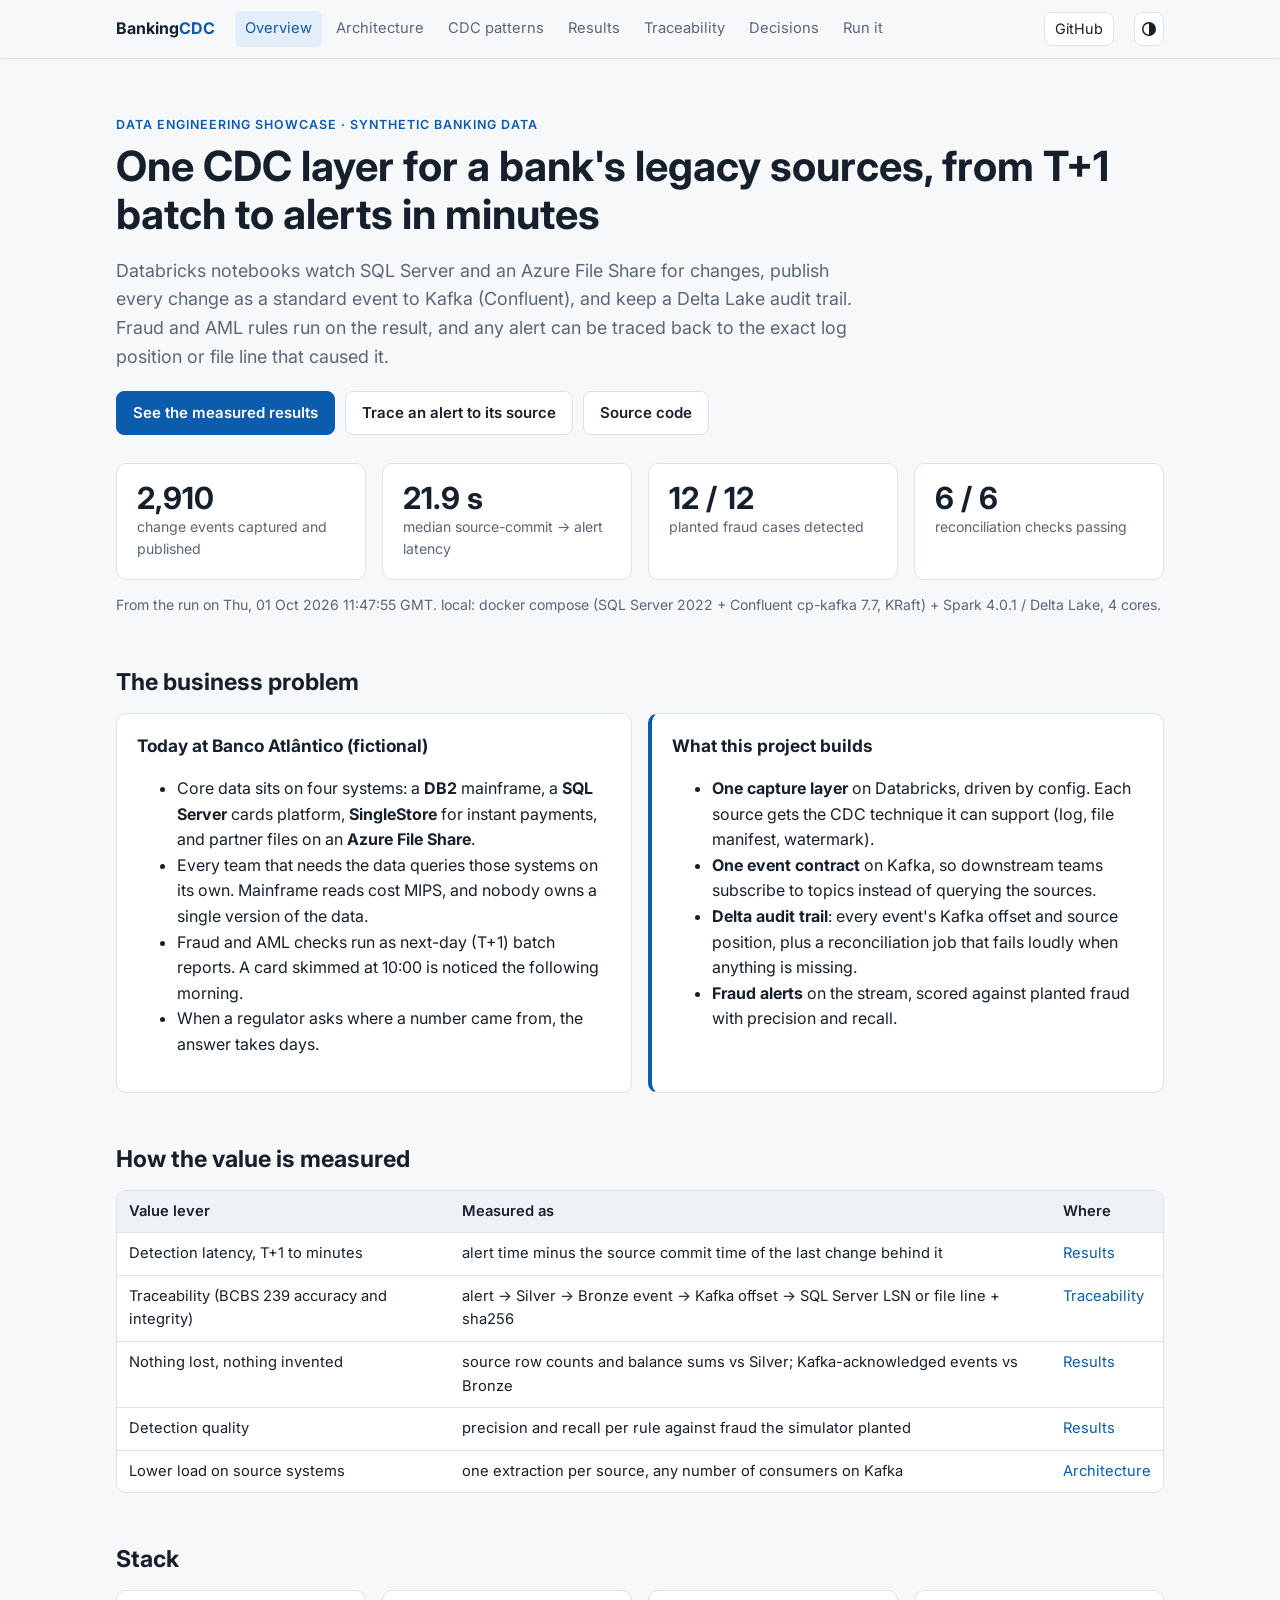
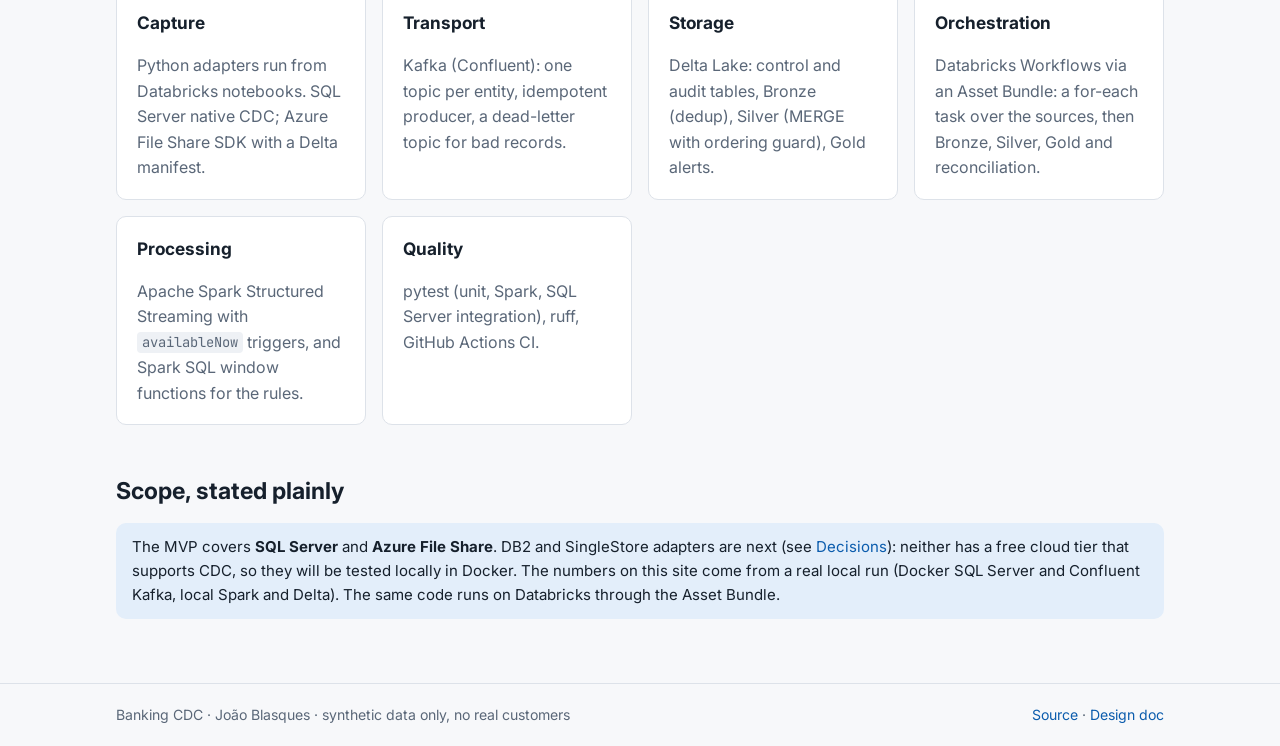
==== site/index.html @ 2c1e80fa "feat: Spark/Delta pipeline, Databricks job, measured run and website - Capture → Kafka (idempotent p" ====
<!doctype html>
<html lang="en">
<head>
  <meta charset="utf-8">
  <meta name="viewport" content="width=device-width, initial-scale=1">
  <title>Banking CDC</title>
  <meta name="description" content="Change data capture on Databricks: heterogeneous banking sources into Kafka (Confluent) and Delta Lake, with traceable near-real-time fraud alerts.">
  <link rel="preconnect" href="https://fonts.googleapis.com">
  <link href="https://fonts.googleapis.com/css2?family=Inter:wght@400;600;700&family=JetBrains+Mono&display=swap" rel="stylesheet">
  <link rel="stylesheet" href="assets/style.css">
</head>
<body data-page="overview">
<main>
  <section class="hero">
    <div class="eyebrow">Data engineering showcase · synthetic banking data</div>
    <h1>One CDC layer for a bank's legacy sources, from T+1 batch to alerts in minutes</h1>
    <p class="lead">
      Databricks notebooks watch SQL Server and an Azure File Share for changes, publish every
      change as a standard event to Kafka (Confluent), and keep a Delta Lake audit trail. Fraud
      and AML rules run on the result, and any alert can be traced back to the exact log
      position or file line that caused it.
    </p>
    <div class="cta-row">
      <a class="btn primary" href="results.html">See the measured results</a>
      <a class="btn" href="lineage.html">Trace an alert to its source</a>
      <a class="btn" href="https://github.com/joaoblasques/Banking_cdc">Source code</a>
    </div>
  </section>

  <section class="grid grid-4" id="headline" aria-live="polite">
    <div class="card stat"><div class="value">–</div><div class="label">Loading run results…</div></div>
  </section>
  <p class="small muted" id="headline-note"></p>

  <h2>The business problem</h2>
  <div class="grid grid-2">
    <div class="card">
      <h3>Today at Banco Atlântico (fictional)</h3>
      <ul>
        <li>Core data sits on four systems: a <b>DB2</b> mainframe, a <b>SQL Server</b> cards
          platform, <b>SingleStore</b> for instant payments, and partner files on an
          <b>Azure File Share</b>.</li>
        <li>Every team that needs the data queries those systems on its own. Mainframe reads
          cost MIPS, and nobody owns a single version of the data.</li>
        <li>Fraud and AML checks run as next-day (T+1) batch reports. A card skimmed at 10:00
          is noticed the following morning.</li>
        <li>When a regulator asks where a number came from, the answer takes days.</li>
      </ul>
    </div>
    <div class="card accent">
      <h3>What this project builds</h3>
      <ul>
        <li><b>One capture layer</b> on Databricks, driven by config. Each source gets the CDC
          technique it can support (log, file manifest, watermark).</li>
        <li><b>One event contract</b> on Kafka, so downstream teams subscribe to topics instead
          of querying the sources.</li>
        <li><b>Delta audit trail</b>: every event's Kafka offset and source position, plus a
          reconciliation job that fails loudly when anything is missing.</li>
        <li><b>Fraud alerts</b> on the stream, scored against planted fraud with
          precision and recall.</li>
      </ul>
    </div>
  </div>

  <h2>How the value is measured</h2>
  <div class="table-wrap">
    <table>
      <thead><tr><th>Value lever</th><th>Measured as</th><th>Where</th></tr></thead>
      <tbody>
        <tr><td>Detection latency, T+1 to minutes</td><td>alert time minus the source commit time of the last change behind it</td><td><a href="results.html#latency">Results</a></td></tr>
        <tr><td>Traceability (BCBS 239 accuracy and integrity)</td><td>alert → Silver → Bronze event → Kafka offset → SQL Server LSN or file line + sha256</td><td><a href="lineage.html">Traceability</a></td></tr>
        <tr><td>Nothing lost, nothing invented</td><td>source row counts and balance sums vs Silver; Kafka-acknowledged events vs Bronze</td><td><a href="results.html#reconciliation">Results</a></td></tr>
        <tr><td>Detection quality</td><td>precision and recall per rule against fraud the simulator planted</td><td><a href="results.html#detection">Results</a></td></tr>
        <tr><td>Lower load on source systems</td><td>one extraction per source, any number of consumers on Kafka</td><td><a href="architecture.html">Architecture</a></td></tr>
      </tbody>
    </table>
  </div>

  <h2>Stack</h2>
  <div class="grid grid-3">
    <div class="card"><h3>Capture</h3><p class="muted">Python adapters run from Databricks notebooks. SQL Server native CDC; Azure File Share SDK with a Delta manifest.</p></div>
    <div class="card"><h3>Transport</h3><p class="muted">Kafka (Confluent): one topic per entity, idempotent producer, a dead-letter topic for bad records.</p></div>
    <div class="card"><h3>Storage</h3><p class="muted">Delta Lake: control and audit tables, Bronze (dedup), Silver (MERGE with ordering guard), Gold alerts.</p></div>
    <div class="card"><h3>Orchestration</h3><p class="muted">Databricks Workflows via an Asset Bundle: a for-each task over the sources, then Bronze, Silver, Gold and reconciliation.</p></div>
    <div class="card"><h3>Processing</h3><p class="muted">Apache Spark Structured Streaming with <code>availableNow</code> triggers, and Spark SQL window functions for the rules.</p></div>
    <div class="card"><h3>Quality</h3><p class="muted">pytest (unit, Spark, SQL Server integration), ruff, GitHub Actions CI.</p></div>
  </div>

  <h2>Scope, stated plainly</h2>
  <div class="notice">
    The MVP covers <b>SQL Server</b> and <b>Azure File Share</b>. DB2 and SingleStore adapters
    are next (see <a href="decisions.html">Decisions</a>): neither has a free cloud tier that
    supports CDC, so they will be tested locally in Docker. The numbers on this site come
    from a real local run (Docker SQL Server and Confluent Kafka, local Spark and Delta). The
    same code runs on Databricks through the Asset Bundle.
  </div>
</main>
<script src="assets/app.js"></script>
<script>
  loadMetrics().then((m) => {
    const d = Object.values(m.detection);
    const planted = d.reduce((a, r) => a + r.planted, 0);
    const caught = d.reduce((a, r) => a + r.caught, 0);
    const recon = m.rounds.at(-1).reconciliation;
    const passed = recon.filter((c) => c.status === "PASS").length;
    const tiles = [
      [fmt.int(m.table_counts.cdc_event_audit), "change events captured and published"],
      [fmt.secs(m.latency_seconds.p50), "median source-commit → alert latency"],
      [`${caught} / ${planted}`, "planted fraud cases detected"],
      [`${passed} / ${recon.length}`, "reconciliation checks passing"],
    ];
    document.getElementById("headline").innerHTML = tiles.map(([v, l]) =>
      `<div class="card stat"><div class="value">${v}</div><div class="label">${l}</div></div>`).join("");
    document.getElementById("headline-note").textContent =
      `From the run on ${new Date(m.generated_at).toUTCString()}. ${m.environment}.`;
  }).catch((e) => {
    document.getElementById("headline").innerHTML =
      `<div class="card"><p class="empty">Run results not available (${fmt.esc(e.message)}).</p></div>`;
  });
</script>
</body>
</html>
---- site/assets/style.css ----
:root {
  --bg: #f7f8fa;
  --surface: #ffffff;
  --surface-2: #eef1f5;
  --text: #16202c;
  --muted: #5a6778;
  --border: #dde2e9;
  --accent: #0b5cad;
  --accent-soft: #e3eefa;
  --ok: #1d7a46;
  --ok-soft: #e2f3e9;
  --bad: #b3261e;
  --bad-soft: #fbe7e5;
  --warn: #8a5a00;
  --s1: #0b5cad;
  --s2: #c2410c;
  --s3: #0f766e;
  --s4: #7c3aed;
  --mono: "JetBrains Mono", ui-monospace, SFMono-Regular, Menlo, monospace;
  --sans: "Inter", system-ui, -apple-system, "Segoe UI", sans-serif;
  --radius: 10px;
  color-scheme: light;
}

@media (prefers-color-scheme: dark) {
  :root:not([data-theme="light"]) {
    --bg: #0e141b;
    --surface: #151d27;
    --surface-2: #1c2633;
    --text: #e6ebf1;
    --muted: #9aa7b8;
    --border: #2a3646;
    --accent: #6cb0f5;
    --accent-soft: #16304b;
    --ok: #5fcf8f;
    --ok-soft: #133524;
    --bad: #f28b82;
    --bad-soft: #3d1a18;
    --warn: #f0b955;
    --s1: #6cb0f5;
    --s2: #f59e6b;
    --s3: #4fd1c5;
    --s4: #b794f6;
    color-scheme: dark;
  }
}

:root[data-theme="dark"] {
  --bg: #0e141b;
  --surface: #151d27;
  --surface-2: #1c2633;
  --text: #e6ebf1;
  --muted: #9aa7b8;
  --border: #2a3646;
  --accent: #6cb0f5;
  --accent-soft: #16304b;
  --ok: #5fcf8f;
  --ok-soft: #133524;
  --bad: #f28b82;
  --bad-soft: #3d1a18;
  --warn: #f0b955;
  --s1: #6cb0f5;
  --s2: #f59e6b;
  --s3: #4fd1c5;
  --s4: #b794f6;
  color-scheme: dark;
}

* { box-sizing: border-box; }
html { scroll-behavior: smooth; }
body {
  margin: 0;
  background: var(--bg);
  color: var(--text);
  font: 16px/1.6 var(--sans);
  -webkit-font-smoothing: antialiased;
}
a { color: var(--accent); text-decoration: none; }
a:hover { text-decoration: underline; }
code, pre { font-family: var(--mono); font-size: 0.86em; }
code { background: var(--surface-2); padding: 0.1em 0.35em; border-radius: 4px; }
pre {
  background: var(--surface-2);
  border: 1px solid var(--border);
  border-radius: var(--radius);
  padding: 14px 16px;
  overflow-x: auto;
  line-height: 1.5;
}
pre code { background: none; padding: 0; }

/* ---- header / nav ---- */
.site-header {
  position: sticky;
  top: 0;
  z-index: 10;
  background: color-mix(in srgb, var(--bg) 88%, transparent);
  backdrop-filter: blur(8px);
  border-bottom: 1px solid var(--border);
}
.nav {
  max-width: 1080px;
  margin: 0 auto;
  padding: 0 16px;
  display: flex;
  align-items: center;
  gap: 20px;
  height: 58px;
}
.brand { font-weight: 700; color: var(--text); white-space: nowrap; }
.brand span { color: var(--accent); }
.nav-links { display: flex; gap: 4px; flex: 1; overflow-x: auto; scrollbar-width: none; }
.nav-links a {
  color: var(--muted);
  padding: 6px 10px;
  border-radius: 6px;
  font-size: 0.92rem;
  white-space: nowrap;
}
.nav-links a:hover { color: var(--text); background: var(--surface-2); text-decoration: none; }
.nav-links a[aria-current="page"] { color: var(--accent); background: var(--accent-soft); }
.icon-btn {
  border: 1px solid var(--border);
  background: var(--surface);
  color: var(--text);
  border-radius: 8px;
  height: 34px;
  min-width: 34px;
  cursor: pointer;
  font-size: 0.9rem;
}
.icon-btn:hover { background: var(--surface-2); }

/* ---- layout ---- */
main { max-width: 1080px; margin: 0 auto; padding: 32px 16px 64px; }
.hero { padding: 24px 0 8px; }
.eyebrow {
  text-transform: uppercase;
  letter-spacing: 0.08em;
  font-size: 0.78rem;
  color: var(--accent);
  font-weight: 600;
}
h1 { font-size: clamp(1.8rem, 4vw, 2.6rem); line-height: 1.15; margin: 8px 0 12px; }
h2 { font-size: 1.45rem; margin: 48px 0 12px; }
h3 { font-size: 1.08rem; margin: 0 0 6px; }
.lead { font-size: 1.12rem; color: var(--muted); max-width: 760px; }
.muted { color: var(--muted); }
.small { font-size: 0.88rem; }

.grid { display: grid; gap: 16px; }
.grid-2 { grid-template-columns: repeat(auto-fit, minmax(300px, 1fr)); }
.grid-3 { grid-template-columns: repeat(auto-fit, minmax(240px, 1fr)); }
.grid-4 { grid-template-columns: repeat(auto-fit, minmax(180px, 1fr)); }

.card {
  background: var(--surface);
  border: 1px solid var(--border);
  border-radius: var(--radius);
  padding: 18px 20px;
}
.card p:last-child { margin-bottom: 0; }
.card.accent { border-left: 4px solid var(--accent); }

.stat .value { font-size: 1.9rem; font-weight: 700; line-height: 1.1; }
.stat .label { color: var(--muted); font-size: 0.88rem; }

.tag {
  display: inline-block;
  font-size: 0.75rem;
  font-weight: 600;
  padding: 2px 8px;
  border-radius: 999px;
  background: var(--surface-2);
  color: var(--muted);
  margin-right: 4px;
}
.tag.ok { background: var(--ok-soft); color: var(--ok); }
.tag.bad { background: var(--bad-soft); color: var(--bad); }
.tag.blue { background: var(--accent-soft); color: var(--accent); }

.cta-row { display: flex; gap: 10px; flex-wrap: wrap; margin: 20px 0; }
.btn {
  display: inline-block;
  padding: 9px 16px;
  border-radius: 8px;
  border: 1px solid var(--border);
  background: var(--surface);
  color: var(--text);
  font-weight: 600;
  font-size: 0.94rem;
}
.btn.primary { background: var(--accent); border-color: var(--accent); color: #fff; }
:root[data-theme="dark"] .btn.primary { color: #0e141b; }
@media (prefers-color-scheme: dark) {
  :root:not([data-theme="light"]) .btn.primary { color: #0e141b; }
}
.btn:hover { text-decoration: none; filter: brightness(1.05); }

/* ---- tables ---- */
.table-wrap { overflow-x: auto; border: 1px solid var(--border); border-radius: var(--radius); }
table { border-collapse: collapse; width: 100%; background: var(--surface); font-size: 0.92rem; }
th, td { text-align: left; padding: 9px 12px; border-bottom: 1px solid var(--border); vertical-align: top; }
th { background: var(--surface-2); font-weight: 600; white-space: nowrap; }
tr:last-child td { border-bottom: none; }
td.num, th.num { text-align: right; font-variant-numeric: tabular-nums; }
td code { white-space: nowrap; }

/* ---- diagram ---- */
.diagram { background: var(--surface); border: 1px solid var(--border); border-radius: var(--radius); padding: 12px; overflow-x: auto; }
.diagram svg { display: block; width: 100%; min-width: 760px; height: auto; }
.diagram text { font-family: var(--sans); fill: var(--text); }
.diagram .box { fill: var(--surface-2); stroke: var(--border); }
.diagram .box-accent { fill: var(--accent-soft); stroke: var(--accent); }
.diagram .sub { fill: var(--muted); font-size: 11px; }
.diagram .edge { stroke: var(--muted); stroke-width: 1.5; fill: none; marker-end: url(#arrow); }
.diagram .edge-dash { stroke-dasharray: 4 3; }
.diagram #arrow path { fill: var(--muted); }

/* ---- steps ---- */
.steps { counter-reset: step; list-style: none; padding: 0; }
.steps li { counter-increment: step; position: relative; padding: 0 0 18px 44px; }
.steps li::before {
  content: counter(step);
  position: absolute;
  left: 0;
  top: 0;
  width: 28px;
  height: 28px;
  border-radius: 50%;
  background: var(--accent-soft);
  color: var(--accent);
  font-weight: 700;
  display: grid;
  place-items: center;
  font-size: 0.85rem;
}

/* ---- charts ---- */
.chart { width: 100%; height: auto; display: block; }
.chart text { font-family: var(--sans); fill: var(--muted); font-size: 11px; }
.chart .grid-line { stroke: var(--border); }
.legend { display: flex; gap: 14px; flex-wrap: wrap; font-size: 0.85rem; color: var(--muted); margin-top: 8px; }
.legend i { display: inline-block; width: 10px; height: 10px; border-radius: 2px; margin-right: 6px; vertical-align: middle; }

/* ---- lineage ---- */
.alert-picker { display: flex; gap: 8px; flex-wrap: wrap; margin-bottom: 16px; }
.alert-picker button {
  border: 1px solid var(--border);
  background: var(--surface);
  color: var(--text);
  border-radius: 999px;
  padding: 7px 14px;
  cursor: pointer;
  font: inherit;
  font-size: 0.9rem;
}
.alert-picker button[aria-pressed="true"] { background: var(--accent); border-color: var(--accent); color: #fff; }
.trace { display: grid; gap: 12px; }
.trace-hop { display: grid; grid-template-columns: 140px 1fr; gap: 12px; align-items: start; }
.trace-hop .hop-label { font-weight: 600; color: var(--muted); font-size: 0.85rem; padding-top: 18px; }
@media (max-width: 640px) {
  .trace-hop { grid-template-columns: 1fr; }
  .trace-hop .hop-label { padding-top: 0; }
}
.kv { display: grid; grid-template-columns: max-content 1fr; gap: 2px 14px; font-size: 0.88rem; }
.kv dt { color: var(--muted); }
.kv dd { margin: 0; font-family: var(--mono); font-size: 0.82rem; word-break: break-all; }

details.adr { background: var(--surface); border: 1px solid var(--border); border-radius: var(--radius); padding: 14px 18px; margin-bottom: 10px; }
details.adr summary { cursor: pointer; font-weight: 600; }
details.adr[open] summary { margin-bottom: 8px; }

.site-footer { border-top: 1px solid var(--border); color: var(--muted); font-size: 0.88rem; }
.site-footer div { max-width: 1080px; margin: 0 auto; padding: 20px 16px; display: flex; gap: 16px; flex-wrap: wrap; justify-content: space-between; }

.notice { background: var(--accent-soft); border-radius: var(--radius); padding: 12px 16px; font-size: 0.94rem; }
.empty { color: var(--muted); font-style: italic; }

/* ---- small screens: nothing may push the page wider than the viewport ---- */
.grid > *, .nav > *, .trace-hop > * { min-width: 0; }
.nav-links { min-width: 0; }
.icon-btn svg { width: 16px; height: 16px; display: block; margin: auto; fill: currentColor; }
@media (max-width: 640px) {
  .nav { gap: 10px; }
  .gh-link { display: none !important; }
  h2 { font-size: 1.25rem; margin-top: 36px; }
  .card { padding: 14px 16px; }
  pre { font-size: 0.78rem; }
}
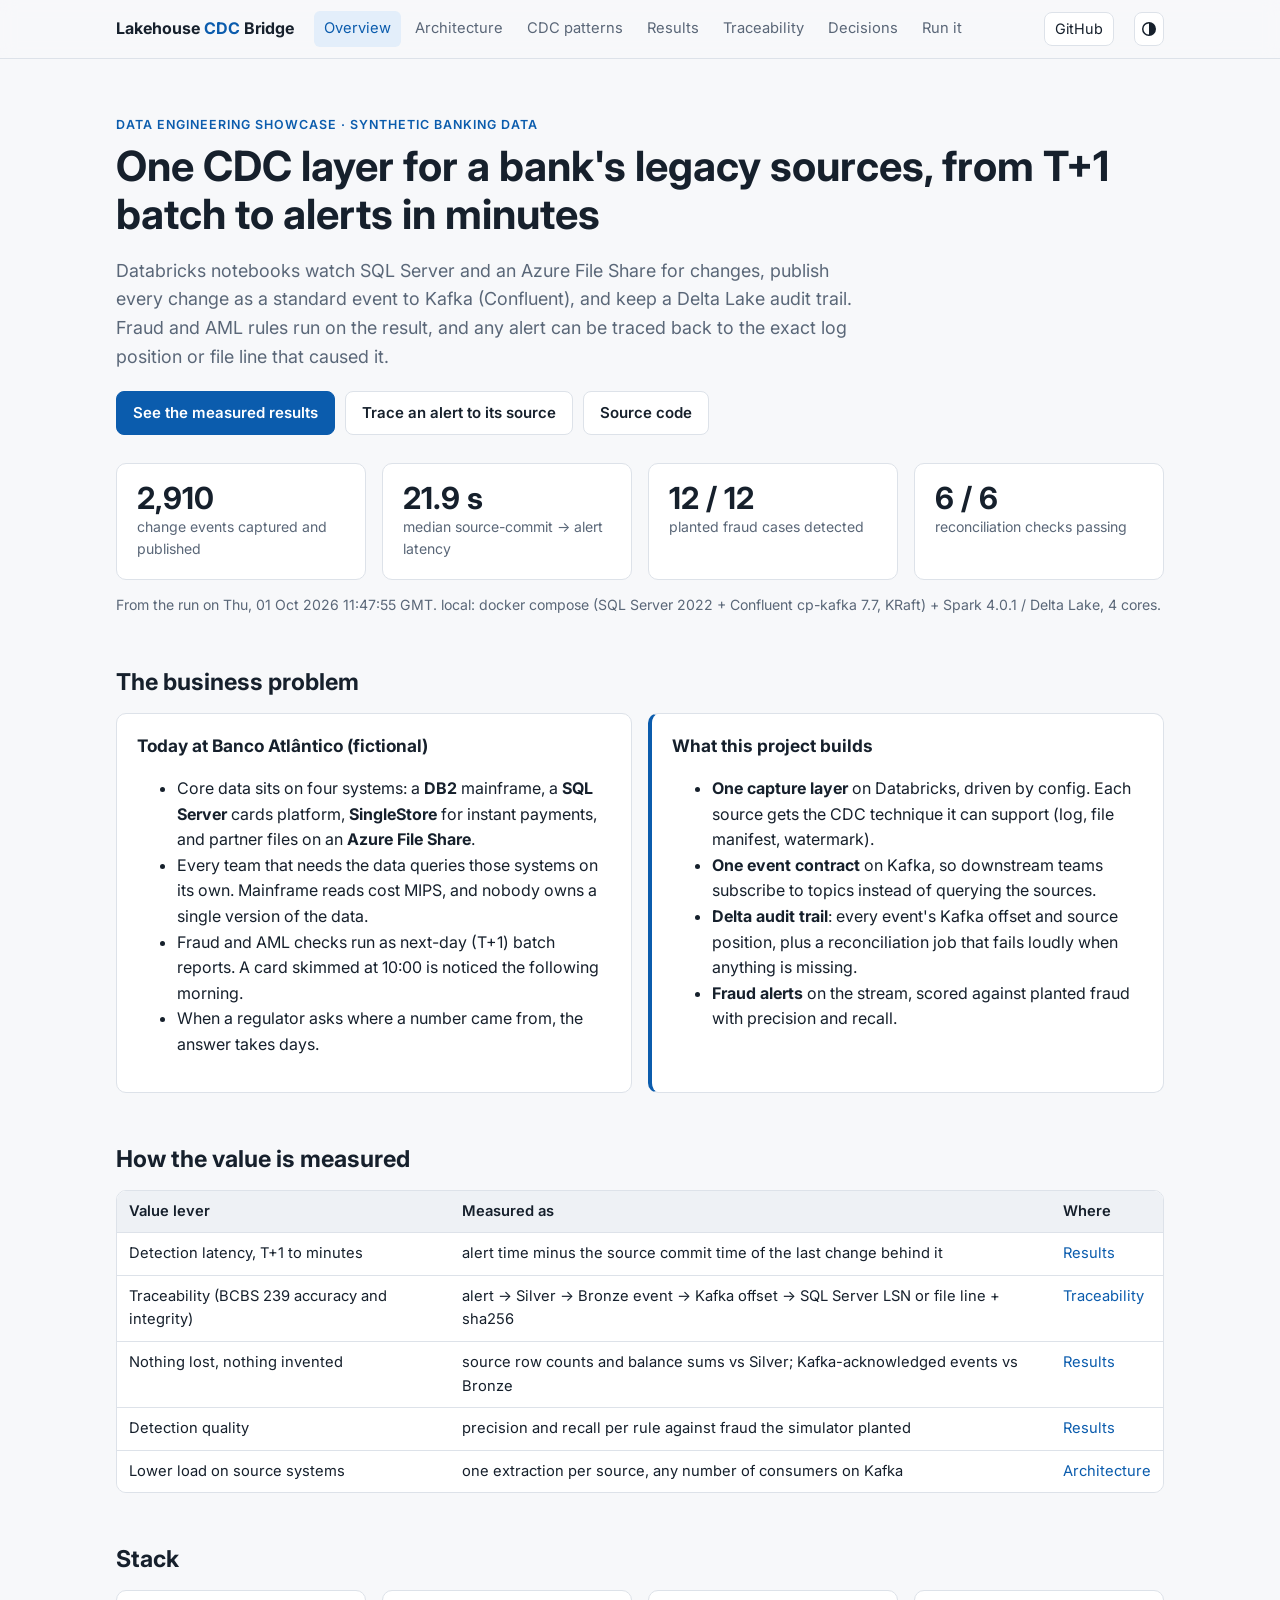
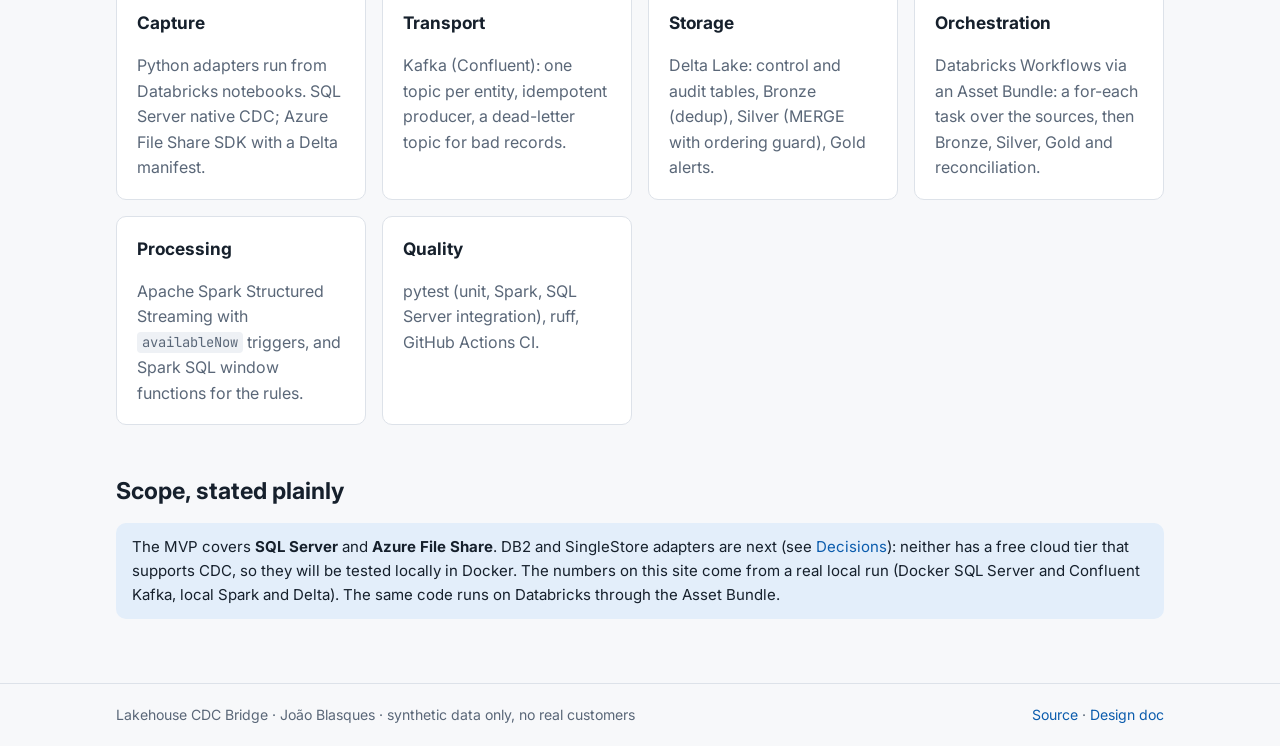
==== commit 0095aec2: "chore: rename project to lakehouse-cdc-bridge Update repo/Pages URLs, site branding and titles, READ" ====
--- a/site/index.html
+++ b/site/index.html
@@ -3,7 +3,7 @@
 <head>
   <meta charset="utf-8">
   <meta name="viewport" content="width=device-width, initial-scale=1">
-  <title>Banking CDC</title>
+  <title>Lakehouse CDC Bridge</title>
   <meta name="description" content="Change data capture on Databricks: heterogeneous banking sources into Kafka (Confluent) and Delta Lake, with traceable near-real-time fraud alerts.">
   <link rel="preconnect" href="https://fonts.googleapis.com">
   <link href="https://fonts.googleapis.com/css2?family=Inter:wght@400;600;700&family=JetBrains+Mono&display=swap" rel="stylesheet">
@@ -23,7 +23,7 @@
     <div class="cta-row">
       <a class="btn primary" href="results.html">See the measured results</a>
       <a class="btn" href="lineage.html">Trace an alert to its source</a>
-      <a class="btn" href="https://github.com/joaoblasques/Banking_cdc">Source code</a>
+      <a class="btn" href="https://github.com/joaoblasques/lakehouse-cdc-bridge">Source code</a>
     </div>
   </section>
 
--- a/site/assets/style.css
+++ b/site/assets/style.css
@@ -288,3 +288,8 @@
   .card { padding: 14px 16px; }
   pre { font-size: 0.78rem; }
 }
+@media (max-width: 640px) {
+  .nav { flex-wrap: wrap; height: auto; padding-top: 10px; row-gap: 6px; }
+  .brand { flex: 1; }
+  .nav-links { order: 3; flex-basis: 100%; padding-bottom: 8px; }
+}
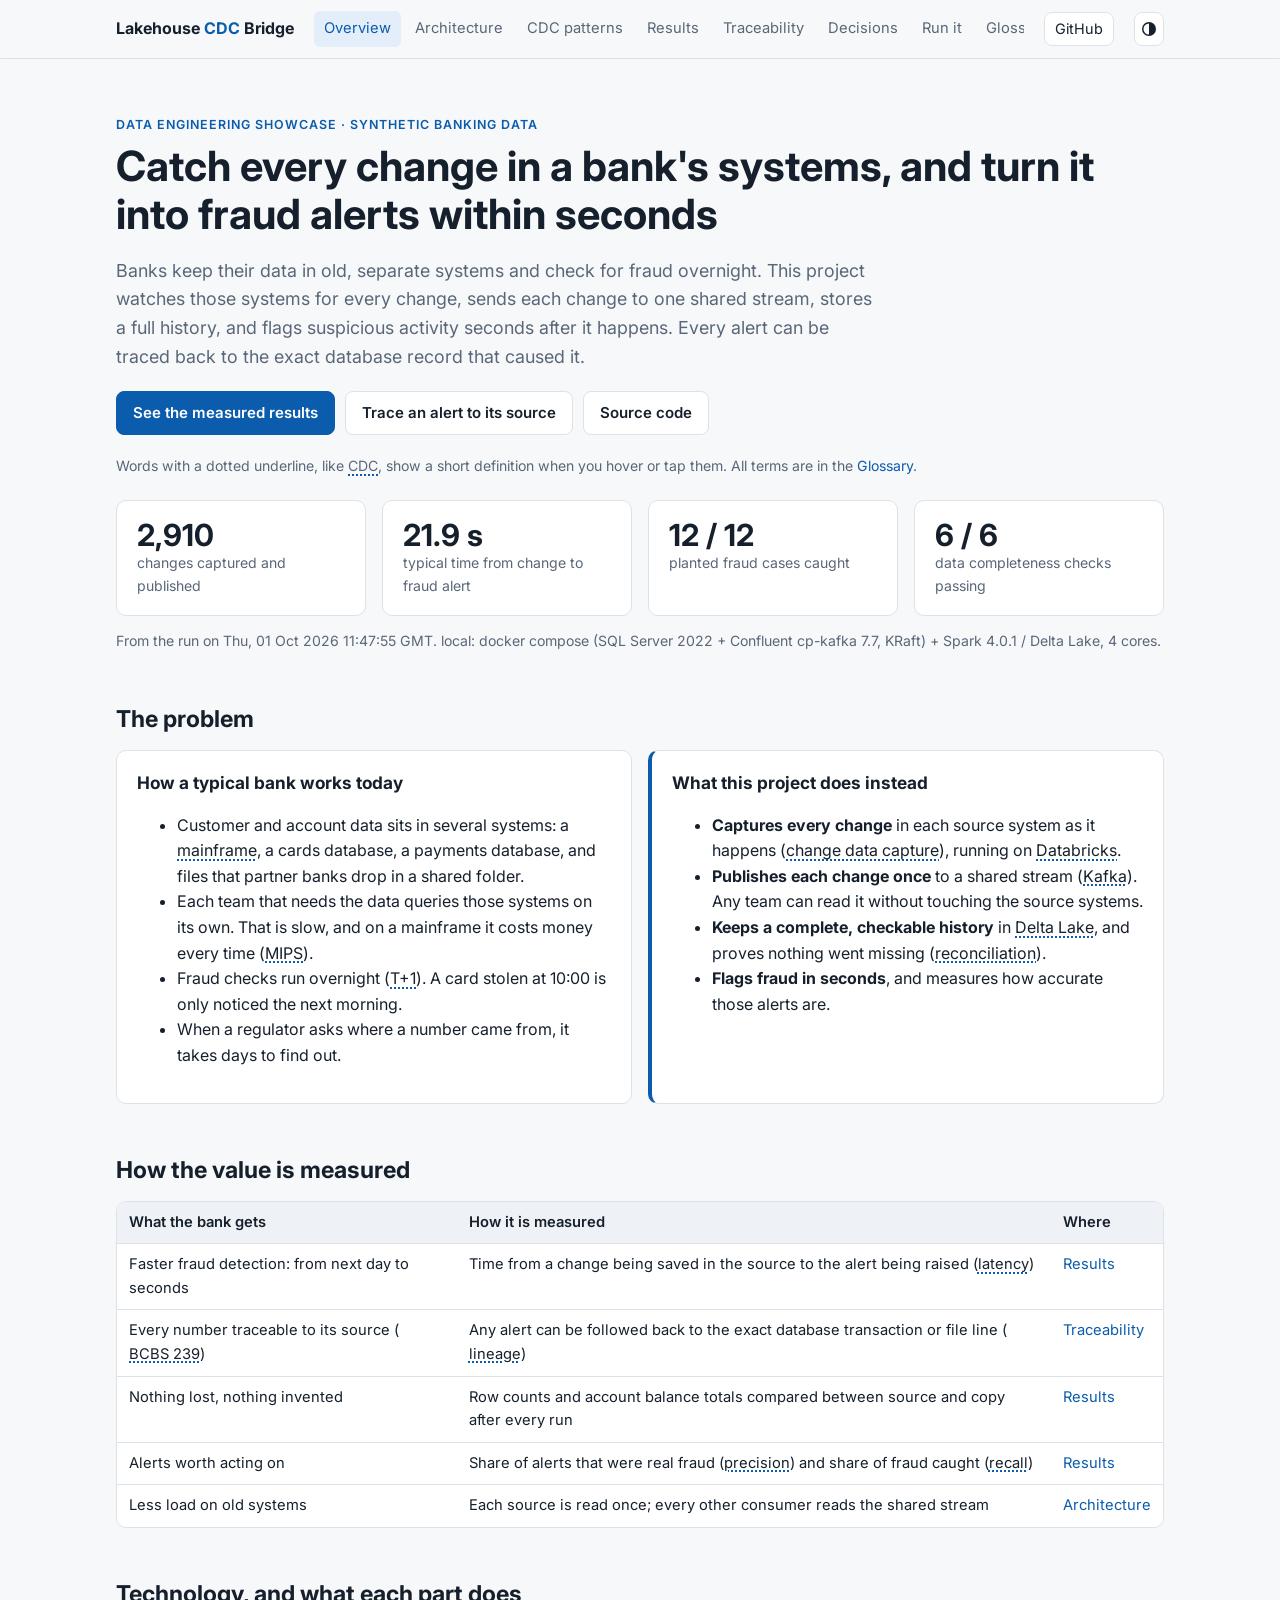
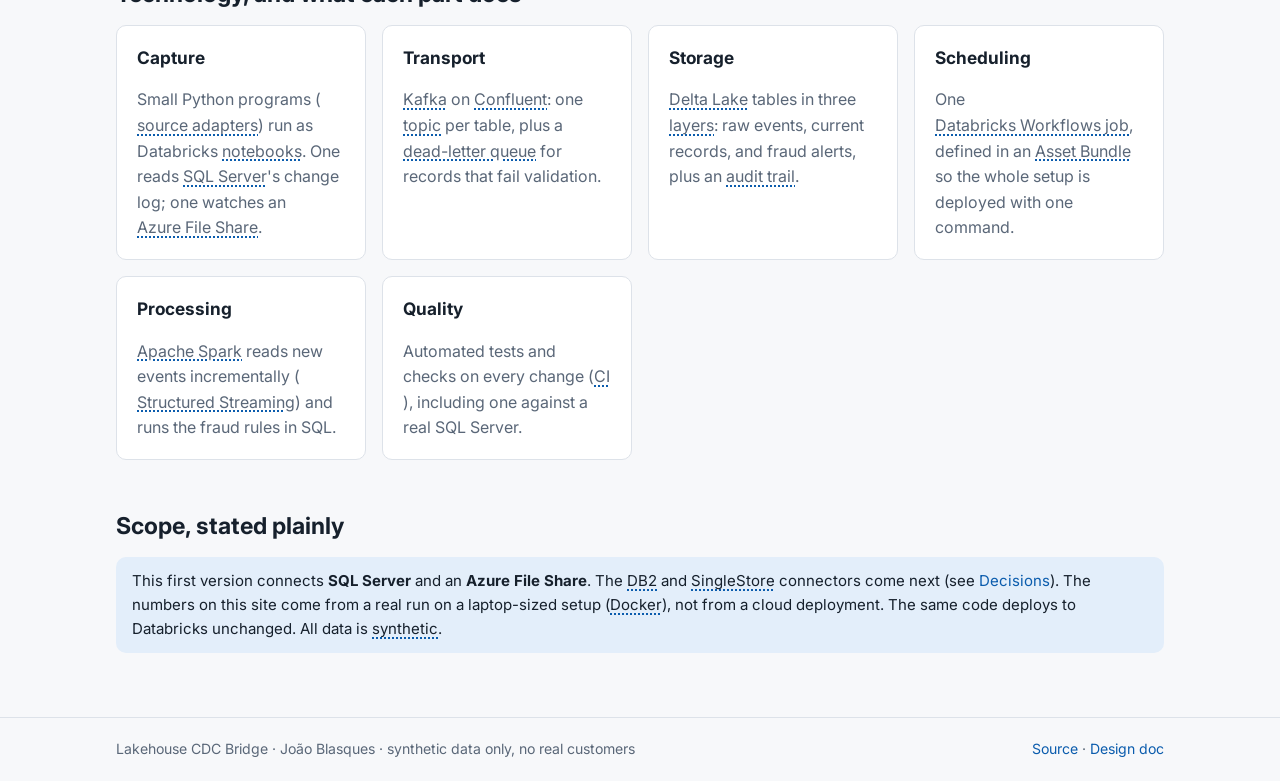
==== commit 456ac1bb: "docs(site): plain-language rewrite with glossary and term popovers - Glossary page: 82 terms in plai" ====
--- a/site/index.html
+++ b/site/index.html
@@ -4,27 +4,31 @@
   <meta charset="utf-8">
   <meta name="viewport" content="width=device-width, initial-scale=1">
   <title>Lakehouse CDC Bridge</title>
-  <meta name="description" content="Change data capture on Databricks: heterogeneous banking sources into Kafka (Confluent) and Delta Lake, with traceable near-real-time fraud alerts.">
+  <meta name="description" content="Change data capture on Databricks: a bank's source systems streamed into Kafka (Confluent) and Delta Lake, with traceable near-real-time fraud alerts.">
   <link rel="preconnect" href="https://fonts.googleapis.com">
   <link href="https://fonts.googleapis.com/css2?family=Inter:wght@400;600;700&family=JetBrains+Mono&display=swap" rel="stylesheet">
+  <link rel="icon" href="data:image/svg+xml,%3Csvg xmlns=%27http://www.w3.org/2000/svg%27 viewBox=%270 0 32 32%27%3E%3Crect width=%2732%27 height=%2732%27 rx=%277%27 fill=%27%230b5cad%27/%3E%3Cpath d=%27M8 11h16M8 16h11M8 21h16%27 stroke=%27white%27 stroke-width=%273%27 stroke-linecap=%27round%27/%3E%3C/svg%3E">
   <link rel="stylesheet" href="assets/style.css">
 </head>
 <body data-page="overview">
 <main>
   <section class="hero">
     <div class="eyebrow">Data engineering showcase · synthetic banking data</div>
-    <h1>One CDC layer for a bank's legacy sources, from T+1 batch to alerts in minutes</h1>
+    <h1>Catch every change in a bank's systems, and turn it into fraud alerts within seconds</h1>
     <p class="lead">
-      Databricks notebooks watch SQL Server and an Azure File Share for changes, publish every
-      change as a standard event to Kafka (Confluent), and keep a Delta Lake audit trail. Fraud
-      and AML rules run on the result, and any alert can be traced back to the exact log
-      position or file line that caused it.
+      Banks keep their data in old, separate systems and check for fraud overnight. This project
+      watches those systems for every change, sends each change to one shared stream, stores a
+      full history, and flags suspicious activity seconds after it happens. Every alert can be
+      traced back to the exact database record that caused it.
     </p>
     <div class="cta-row">
       <a class="btn primary" href="results.html">See the measured results</a>
       <a class="btn" href="lineage.html">Trace an alert to its source</a>
       <a class="btn" href="https://github.com/joaoblasques/lakehouse-cdc-bridge">Source code</a>
     </div>
+    <p class="small muted">Words with a dotted underline, like <span data-term="cdc">CDC</span>,
+      show a short definition when you hover or tap them. All terms are in the
+      <a href="glossary.html">Glossary</a>.</p>
   </section>
 
   <section class="grid grid-4" id="headline" aria-live="polite">
@@ -32,32 +36,34 @@
   </section>
   <p class="small muted" id="headline-note"></p>
 
-  <h2>The business problem</h2>
+  <h2>The problem</h2>
   <div class="grid grid-2">
     <div class="card">
-      <h3>Today at Banco Atlântico (fictional)</h3>
+      <h3>How a typical bank works today</h3>
       <ul>
-        <li>Core data sits on four systems: a <b>DB2</b> mainframe, a <b>SQL Server</b> cards
-          platform, <b>SingleStore</b> for instant payments, and partner files on an
-          <b>Azure File Share</b>.</li>
-        <li>Every team that needs the data queries those systems on its own. Mainframe reads
-          cost MIPS, and nobody owns a single version of the data.</li>
-        <li>Fraud and AML checks run as next-day (T+1) batch reports. A card skimmed at 10:00
-          is noticed the following morning.</li>
-        <li>When a regulator asks where a number came from, the answer takes days.</li>
+        <li>Customer and account data sits in several systems: a
+          <span data-term="mainframe">mainframe</span>, a cards database, a payments database,
+          and files that partner banks drop in a shared folder.</li>
+        <li>Each team that needs the data queries those systems on its own. That is slow, and on
+          a mainframe it costs money every time (<span data-term="mips">MIPS</span>).</li>
+        <li>Fraud checks run overnight (<span data-term="t-plus-1">T+1</span>). A card stolen at
+          10:00 is only noticed the next morning.</li>
+        <li>When a regulator asks where a number came from, it takes days to find out.</li>
       </ul>
     </div>
     <div class="card accent">
-      <h3>What this project builds</h3>
+      <h3>What this project does instead</h3>
       <ul>
-        <li><b>One capture layer</b> on Databricks, driven by config. Each source gets the CDC
-          technique it can support (log, file manifest, watermark).</li>
-        <li><b>One event contract</b> on Kafka, so downstream teams subscribe to topics instead
-          of querying the sources.</li>
-        <li><b>Delta audit trail</b>: every event's Kafka offset and source position, plus a
-          reconciliation job that fails loudly when anything is missing.</li>
-        <li><b>Fraud alerts</b> on the stream, scored against planted fraud with
-          precision and recall.</li>
+        <li><b>Captures every change</b> in each source system as it happens
+          (<span data-term="cdc">change data capture</span>), running on
+          <span data-term="databricks">Databricks</span>.</li>
+        <li><b>Publishes each change once</b> to a shared stream
+          (<span data-term="kafka">Kafka</span>). Any team can read it without touching the
+          source systems.</li>
+        <li><b>Keeps a complete, checkable history</b> in
+          <span data-term="delta">Delta Lake</span>, and proves nothing went missing
+          (<span data-term="reconciliation">reconciliation</span>).</li>
+        <li><b>Flags fraud in seconds</b>, and measures how accurate those alerts are.</li>
       </ul>
     </div>
   </div>
@@ -65,37 +71,39 @@
   <h2>How the value is measured</h2>
   <div class="table-wrap">
     <table>
-      <thead><tr><th>Value lever</th><th>Measured as</th><th>Where</th></tr></thead>
+      <thead><tr><th>What the bank gets</th><th>How it is measured</th><th>Where</th></tr></thead>
       <tbody>
-        <tr><td>Detection latency, T+1 to minutes</td><td>alert time minus the source commit time of the last change behind it</td><td><a href="results.html#latency">Results</a></td></tr>
-        <tr><td>Traceability (BCBS 239 accuracy and integrity)</td><td>alert → Silver → Bronze event → Kafka offset → SQL Server LSN or file line + sha256</td><td><a href="lineage.html">Traceability</a></td></tr>
-        <tr><td>Nothing lost, nothing invented</td><td>source row counts and balance sums vs Silver; Kafka-acknowledged events vs Bronze</td><td><a href="results.html#reconciliation">Results</a></td></tr>
-        <tr><td>Detection quality</td><td>precision and recall per rule against fraud the simulator planted</td><td><a href="results.html#detection">Results</a></td></tr>
-        <tr><td>Lower load on source systems</td><td>one extraction per source, any number of consumers on Kafka</td><td><a href="architecture.html">Architecture</a></td></tr>
+        <tr><td>Faster fraud detection: from next day to seconds</td><td>Time from a change being saved in the source to the alert being raised (<span data-term="latency">latency</span>)</td><td><a href="results.html#latency">Results</a></td></tr>
+        <tr><td>Every number traceable to its source (<span data-term="bcbs239">BCBS 239</span>)</td><td>Any alert can be followed back to the exact database transaction or file line (<span data-term="lineage">lineage</span>)</td><td><a href="lineage.html">Traceability</a></td></tr>
+        <tr><td>Nothing lost, nothing invented</td><td>Row counts and account balance totals compared between source and copy after every run</td><td><a href="results.html#reconciliation">Results</a></td></tr>
+        <tr><td>Alerts worth acting on</td><td>Share of alerts that were real fraud (<span data-term="precision">precision</span>) and share of fraud caught (<span data-term="recall">recall</span>)</td><td><a href="results.html#detection">Results</a></td></tr>
+        <tr><td>Less load on old systems</td><td>Each source is read once; every other consumer reads the shared stream</td><td><a href="architecture.html">Architecture</a></td></tr>
       </tbody>
     </table>
   </div>
 
-  <h2>Stack</h2>
+  <h2>Technology, and what each part does</h2>
   <div class="grid grid-3">
-    <div class="card"><h3>Capture</h3><p class="muted">Python adapters run from Databricks notebooks. SQL Server native CDC; Azure File Share SDK with a Delta manifest.</p></div>
-    <div class="card"><h3>Transport</h3><p class="muted">Kafka (Confluent): one topic per entity, idempotent producer, a dead-letter topic for bad records.</p></div>
-    <div class="card"><h3>Storage</h3><p class="muted">Delta Lake: control and audit tables, Bronze (dedup), Silver (MERGE with ordering guard), Gold alerts.</p></div>
-    <div class="card"><h3>Orchestration</h3><p class="muted">Databricks Workflows via an Asset Bundle: a for-each task over the sources, then Bronze, Silver, Gold and reconciliation.</p></div>
-    <div class="card"><h3>Processing</h3><p class="muted">Apache Spark Structured Streaming with <code>availableNow</code> triggers, and Spark SQL window functions for the rules.</p></div>
-    <div class="card"><h3>Quality</h3><p class="muted">pytest (unit, Spark, SQL Server integration), ruff, GitHub Actions CI.</p></div>
+    <div class="card"><h3>Capture</h3><p class="muted">Small Python programs (<span data-term="adapter">source adapters</span>) run as Databricks <span data-term="notebook">notebooks</span>. One reads <span data-term="sql-server">SQL Server</span>'s change log; one watches an <span data-term="azure-files">Azure File Share</span>.</p></div>
+    <div class="card"><h3>Transport</h3><p class="muted"><span data-term="kafka">Kafka</span> on <span data-term="confluent">Confluent</span>: one <span data-term="topic">topic</span> per table, plus a <span data-term="dlq">dead-letter queue</span> for records that fail validation.</p></div>
+    <div class="card"><h3>Storage</h3><p class="muted"><span data-term="delta">Delta Lake</span> tables in three <span data-term="medallion">layers</span>: raw events, current records, and fraud alerts, plus an <span data-term="audit">audit trail</span>.</p></div>
+    <div class="card"><h3>Scheduling</h3><p class="muted">One <span data-term="workflows">Databricks Workflows job</span>, defined in an <span data-term="bundle">Asset Bundle</span> so the whole setup is deployed with one command.</p></div>
+    <div class="card"><h3>Processing</h3><p class="muted"><span data-term="spark">Apache Spark</span> reads new events incrementally (<span data-term="streaming">Structured Streaming</span>) and runs the fraud rules in SQL.</p></div>
+    <div class="card"><h3>Quality</h3><p class="muted">Automated tests and checks on every change (<span data-term="ci">CI</span>), including one against a real SQL Server.</p></div>
   </div>
 
   <h2>Scope, stated plainly</h2>
   <div class="notice">
-    The MVP covers <b>SQL Server</b> and <b>Azure File Share</b>. DB2 and SingleStore adapters
-    are next (see <a href="decisions.html">Decisions</a>): neither has a free cloud tier that
-    supports CDC, so they will be tested locally in Docker. The numbers on this site come
-    from a real local run (Docker SQL Server and Confluent Kafka, local Spark and Delta). The
-    same code runs on Databricks through the Asset Bundle.
+    This first version connects <b>SQL Server</b> and an <b>Azure File Share</b>. The
+    <span data-term="mainframe">DB2</span> and <span data-term="singlestore">SingleStore</span>
+    connectors come next (see <a href="decisions.html">Decisions</a>). The numbers on this
+    site come from a real run on a laptop-sized setup (<span data-term="docker">Docker</span>),
+    not from a cloud deployment. The same code deploys to Databricks unchanged. All data is
+    <span data-term="synthetic-data">synthetic</span>.
   </div>
 </main>
 <script src="assets/app.js"></script>
+<script src="assets/glossary.js"></script>
 <script>
   loadMetrics().then((m) => {
     const d = Object.values(m.detection);
@@ -104,10 +112,10 @@
     const recon = m.rounds.at(-1).reconciliation;
     const passed = recon.filter((c) => c.status === "PASS").length;
     const tiles = [
-      [fmt.int(m.table_counts.cdc_event_audit), "change events captured and published"],
-      [fmt.secs(m.latency_seconds.p50), "median source-commit → alert latency"],
-      [`${caught} / ${planted}`, "planted fraud cases detected"],
-      [`${passed} / ${recon.length}`, "reconciliation checks passing"],
+      [fmt.int(m.table_counts.cdc_event_audit), "changes captured and published"],
+      [fmt.secs(m.latency_seconds.p50), "typical time from change to fraud alert"],
+      [`${caught} / ${planted}`, "planted fraud cases caught"],
+      [`${passed} / ${recon.length}`, "data completeness checks passing"],
     ];
     document.getElementById("headline").innerHTML = tiles.map(([v, l]) =>
       `<div class="card stat"><div class="value">${v}</div><div class="label">${l}</div></div>`).join("");
--- a/site/assets/style.css
+++ b/site/assets/style.css
@@ -293,3 +293,51 @@
   .brand { flex: 1; }
   .nav-links { order: 3; flex-basis: 100%; padding-bottom: 8px; }
 }
+
+/* ---- glossary terms + popovers ---- */
+button.term {
+  font: inherit;
+  color: inherit;
+  background: none;
+  border: 0;
+  padding: 0;
+  cursor: help;
+  text-decoration: underline dotted;
+  text-decoration-color: var(--accent);
+  text-underline-offset: 3px;
+  text-decoration-thickness: 1.5px;
+}
+button.term:hover, button.term[aria-expanded="true"] { color: var(--accent); }
+button.term:focus-visible { outline: 2px solid var(--accent); outline-offset: 2px; border-radius: 3px; }
+code button.term, button.term code { cursor: help; }
+.term-pop {
+  position: absolute;
+  z-index: 50;
+  max-width: min(340px, calc(100vw - 24px));
+  background: var(--surface);
+  color: var(--text);
+  border: 1px solid var(--border);
+  border-radius: var(--radius);
+  box-shadow: 0 8px 28px rgb(0 0 0 / 0.16);
+  padding: 12px 14px;
+  font-size: 0.9rem;
+  line-height: 1.5;
+}
+.term-pop p { margin: 4px 0 8px; }
+.term-pop-title { font-weight: 700; }
+.term-pop a { font-size: 0.85rem; font-weight: 600; }
+
+/* ---- glossary page ---- */
+.glossary-search { width: 100%; max-width: 420px; padding: 10px 14px; border: 1px solid var(--border);
+  border-radius: 8px; background: var(--surface); color: var(--text); font: inherit; }
+.glossary-group h2 { margin-top: 36px; }
+.glossary-list { display: grid; gap: 10px; }
+.glossary-item { background: var(--surface); border: 1px solid var(--border); border-radius: var(--radius); padding: 14px 18px; scroll-margin-top: 80px; }
+.glossary-item:target { border-color: var(--accent); box-shadow: 0 0 0 3px var(--accent-soft); }
+.glossary-item h3 { margin-bottom: 4px; }
+.glossary-item p { margin: 4px 0 0; }
+.glossary-item .more { color: var(--muted); }
+.toc { display: flex; flex-wrap: wrap; gap: 8px; margin: 16px 0; }
+.toc a { font-size: 0.88rem; padding: 4px 10px; border-radius: 999px; background: var(--surface-2); color: var(--text); }
+.plain { background: var(--surface-2); border-radius: var(--radius); padding: 12px 16px; margin: 0 0 12px; }
+.plain b { color: var(--accent); }
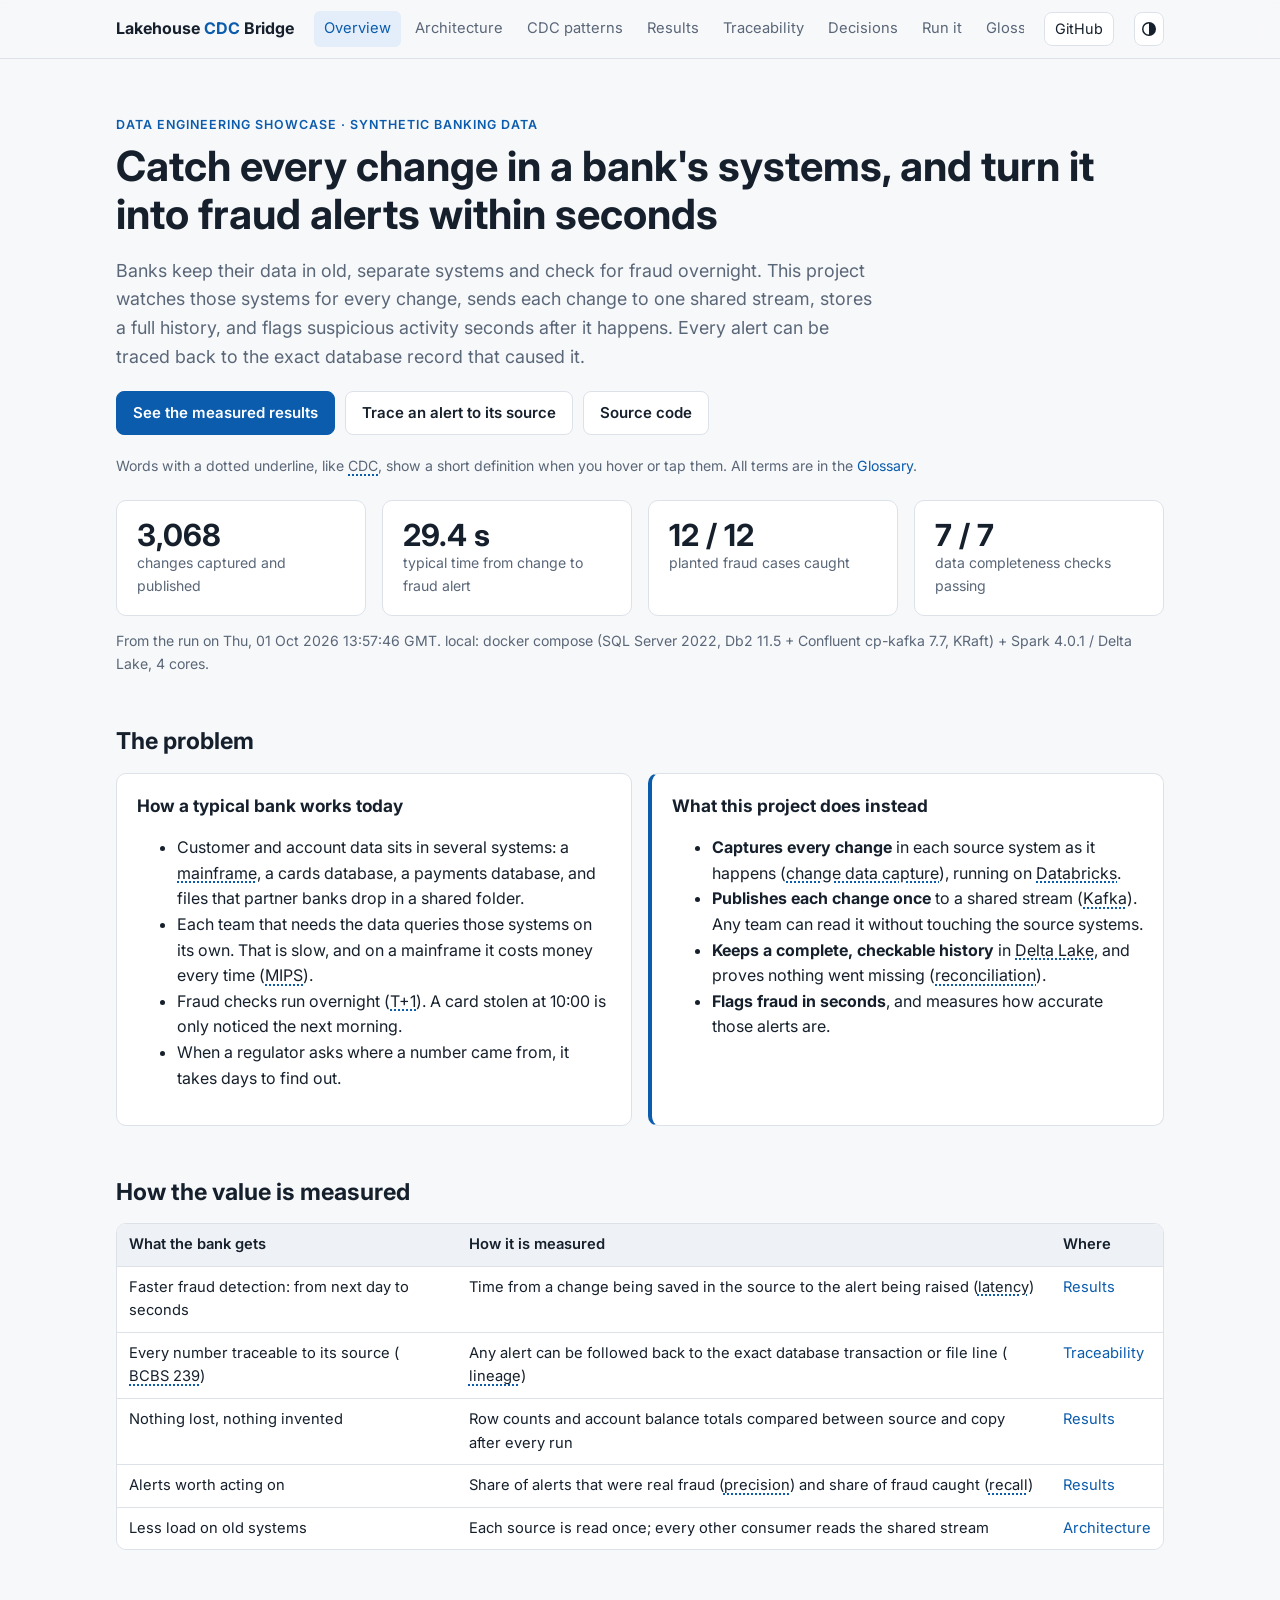
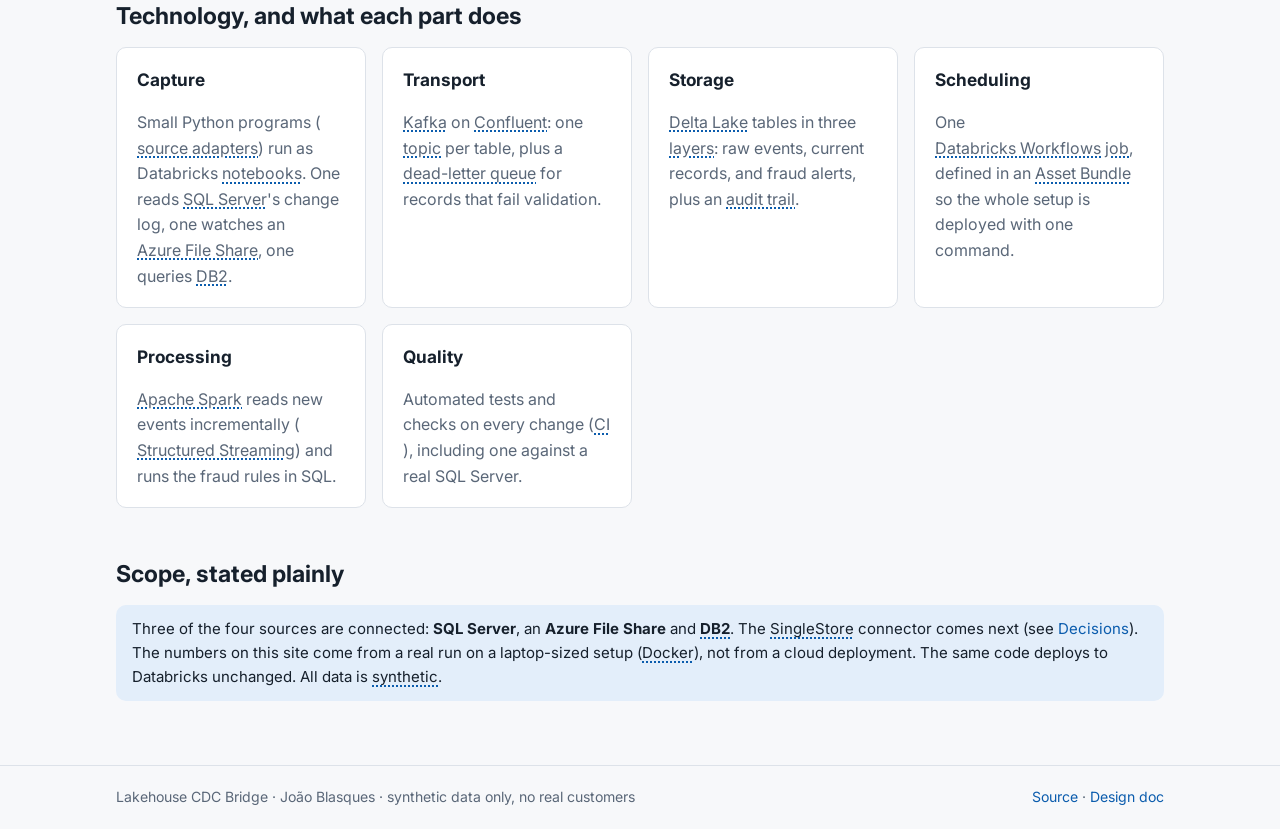
==== commit 5b25aac1: "feat(db2): add DB2 to the end-to-end run, website and docs - run_local uses DB2 when reachable (opt-" ====
--- a/site/index.html
+++ b/site/index.html
@@ -84,7 +84,7 @@
 
   <h2>Technology, and what each part does</h2>
   <div class="grid grid-3">
-    <div class="card"><h3>Capture</h3><p class="muted">Small Python programs (<span data-term="adapter">source adapters</span>) run as Databricks <span data-term="notebook">notebooks</span>. One reads <span data-term="sql-server">SQL Server</span>'s change log; one watches an <span data-term="azure-files">Azure File Share</span>.</p></div>
+    <div class="card"><h3>Capture</h3><p class="muted">Small Python programs (<span data-term="adapter">source adapters</span>) run as Databricks <span data-term="notebook">notebooks</span>. One reads <span data-term="sql-server">SQL Server</span>'s change log, one watches an <span data-term="azure-files">Azure File Share</span>, one queries <span data-term="mainframe">DB2</span>.</p></div>
     <div class="card"><h3>Transport</h3><p class="muted"><span data-term="kafka">Kafka</span> on <span data-term="confluent">Confluent</span>: one <span data-term="topic">topic</span> per table, plus a <span data-term="dlq">dead-letter queue</span> for records that fail validation.</p></div>
     <div class="card"><h3>Storage</h3><p class="muted"><span data-term="delta">Delta Lake</span> tables in three <span data-term="medallion">layers</span>: raw events, current records, and fraud alerts, plus an <span data-term="audit">audit trail</span>.</p></div>
     <div class="card"><h3>Scheduling</h3><p class="muted">One <span data-term="workflows">Databricks Workflows job</span>, defined in an <span data-term="bundle">Asset Bundle</span> so the whole setup is deployed with one command.</p></div>
@@ -94,9 +94,10 @@
 
   <h2>Scope, stated plainly</h2>
   <div class="notice">
-    This first version connects <b>SQL Server</b> and an <b>Azure File Share</b>. The
-    <span data-term="mainframe">DB2</span> and <span data-term="singlestore">SingleStore</span>
-    connectors come next (see <a href="decisions.html">Decisions</a>). The numbers on this
+    Three of the four sources are connected: <b>SQL Server</b>, an <b>Azure File Share</b> and
+    <b><span data-term="mainframe">DB2</span></b>. The
+    <span data-term="singlestore">SingleStore</span> connector comes next (see
+    <a href="decisions.html">Decisions</a>). The numbers on this
     site come from a real run on a laptop-sized setup (<span data-term="docker">Docker</span>),
     not from a cloud deployment. The same code deploys to Databricks unchanged. All data is
     <span data-term="synthetic-data">synthetic</span>.
@@ -110,12 +111,13 @@
     const planted = d.reduce((a, r) => a + r.planted, 0);
     const caught = d.reduce((a, r) => a + r.caught, 0);
     const recon = m.rounds.at(-1).reconciliation;
-    const passed = recon.filter((c) => c.status === "PASS").length;
+    const judged = recon.filter((c) => c.status !== "SKIP");
+    const passed = judged.filter((c) => c.status === "PASS").length;
     const tiles = [
       [fmt.int(m.table_counts.cdc_event_audit), "changes captured and published"],
       [fmt.secs(m.latency_seconds.p50), "typical time from change to fraud alert"],
       [`${caught} / ${planted}`, "planted fraud cases caught"],
-      [`${passed} / ${recon.length}`, "data completeness checks passing"],
+      [`${passed} / ${judged.length}`, "data completeness checks passing"],
     ];
     document.getElementById("headline").innerHTML = tiles.map(([v, l]) =>
       `<div class="card stat"><div class="value">${v}</div><div class="label">${l}</div></div>`).join("");
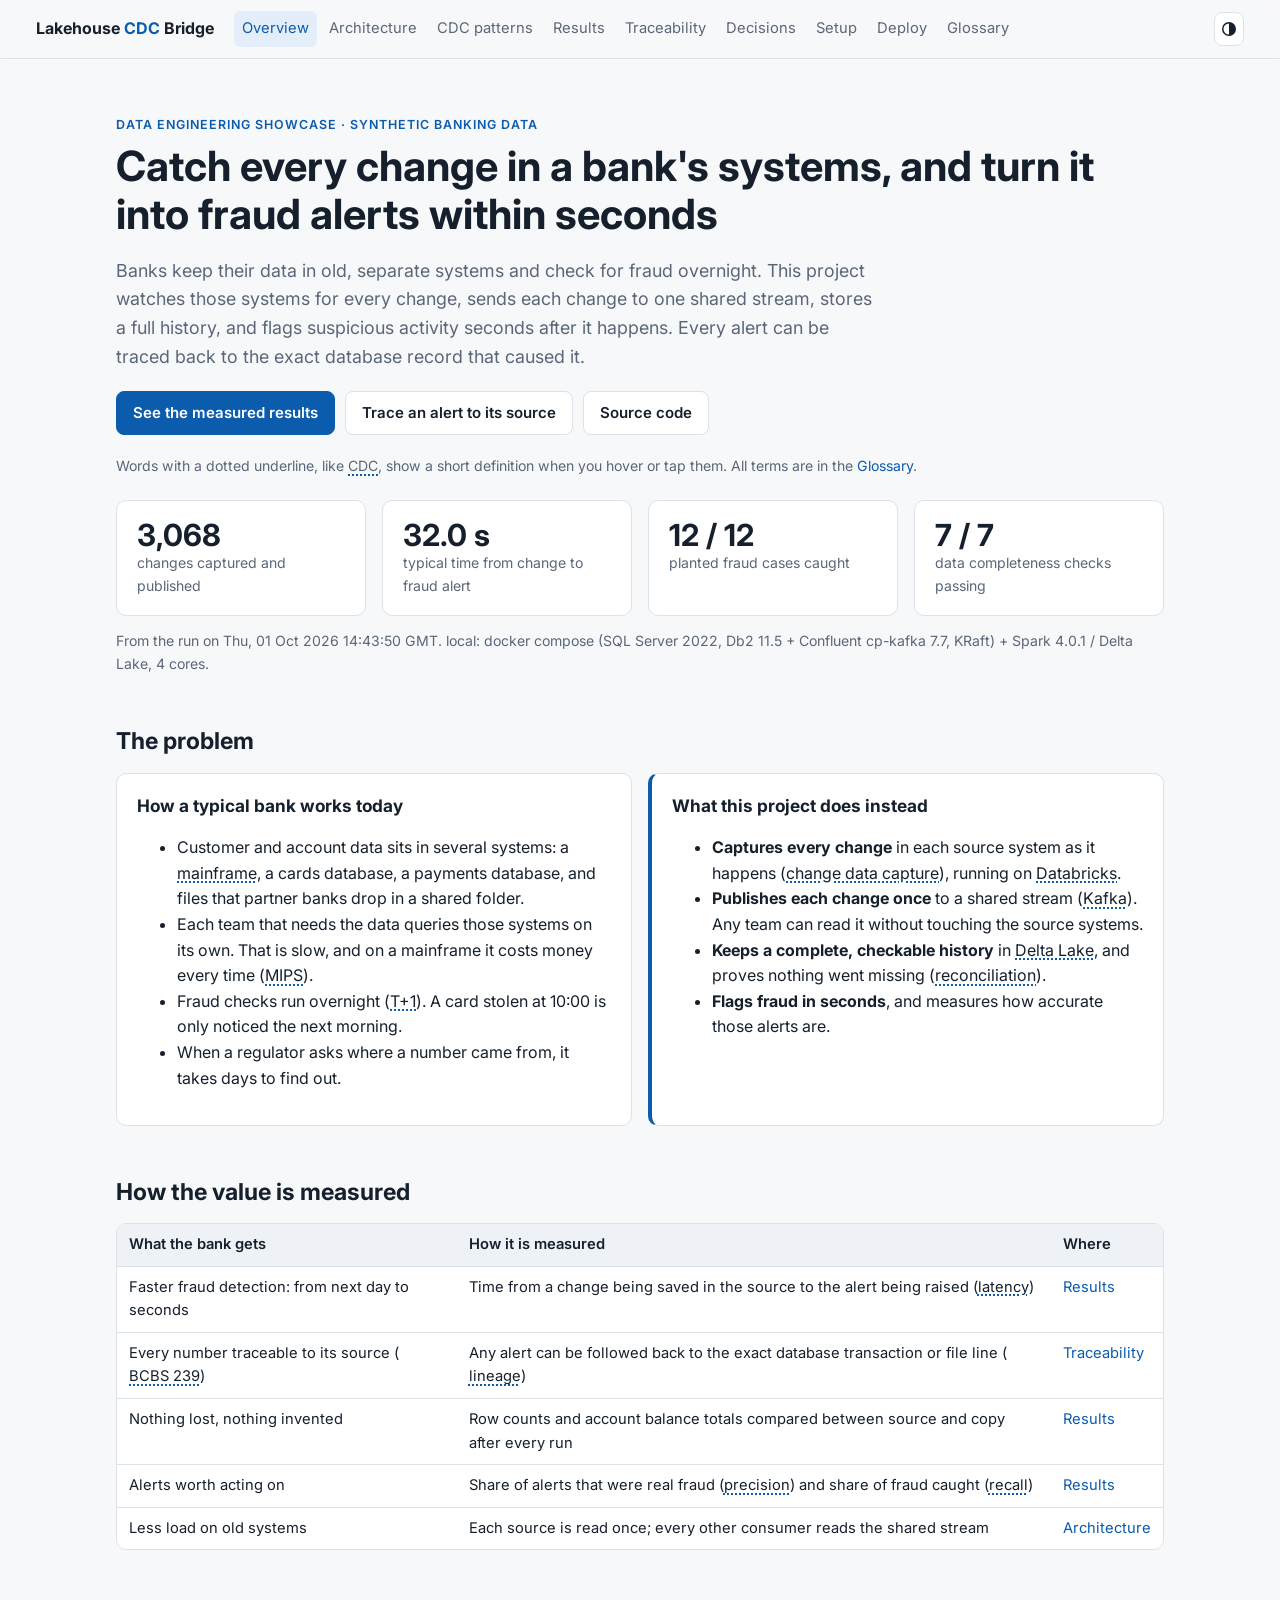
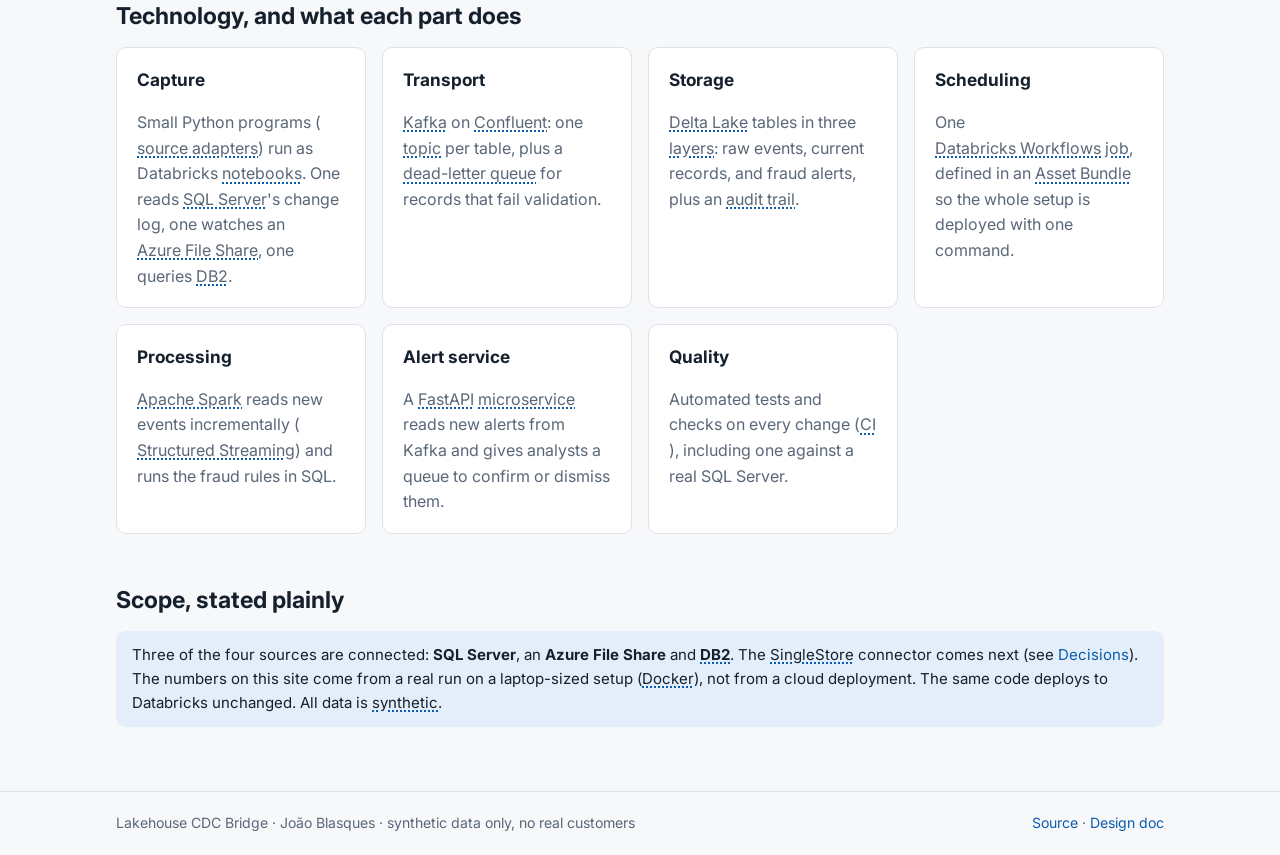
==== commit 01f64303: "feat(alerts): fraud-alert microservice fed from Gold through Kafka - Gold publishes new alerts to ba" ====
--- a/site/index.html
+++ b/site/index.html
@@ -89,6 +89,7 @@
     <div class="card"><h3>Storage</h3><p class="muted"><span data-term="delta">Delta Lake</span> tables in three <span data-term="medallion">layers</span>: raw events, current records, and fraud alerts, plus an <span data-term="audit">audit trail</span>.</p></div>
     <div class="card"><h3>Scheduling</h3><p class="muted">One <span data-term="workflows">Databricks Workflows job</span>, defined in an <span data-term="bundle">Asset Bundle</span> so the whole setup is deployed with one command.</p></div>
     <div class="card"><h3>Processing</h3><p class="muted"><span data-term="spark">Apache Spark</span> reads new events incrementally (<span data-term="streaming">Structured Streaming</span>) and runs the fraud rules in SQL.</p></div>
+    <div class="card"><h3>Alert service</h3><p class="muted">A <span data-term="fastapi">FastAPI</span> <span data-term="microservice">microservice</span> reads new alerts from Kafka and gives analysts a queue to confirm or dismiss them.</p></div>
     <div class="card"><h3>Quality</h3><p class="muted">Automated tests and checks on every change (<span data-term="ci">CI</span>), including one against a real SQL Server.</p></div>
   </div>
 
--- a/site/assets/style.css
+++ b/site/assets/style.css
@@ -99,7 +99,7 @@
   border-bottom: 1px solid var(--border);
 }
 .nav {
-  max-width: 1080px;
+  max-width: 1240px;
   margin: 0 auto;
   padding: 0 16px;
   display: flex;
@@ -112,7 +112,7 @@
 .nav-links { display: flex; gap: 4px; flex: 1; overflow-x: auto; scrollbar-width: none; }
 .nav-links a {
   color: var(--muted);
-  padding: 6px 10px;
+  padding: 6px 8px;
   border-radius: 6px;
   font-size: 0.92rem;
   white-space: nowrap;
@@ -341,3 +341,11 @@
 .toc a { font-size: 0.88rem; padding: 4px 10px; border-radius: 999px; background: var(--surface-2); color: var(--text); }
 .plain { background: var(--surface-2); border-radius: var(--radius); padding: 12px 16px; margin: 0 0 12px; }
 .plain b { color: var(--accent); }
+
+/* ---- setup guide (STE callouts) ---- */
+.callout { border-radius: var(--radius); padding: 12px 16px; font-size: 0.94rem; margin: 12px 0; }
+.callout .tag { margin-right: 8px; }
+.callout.caution { background: var(--bad-soft); border-left: 4px solid var(--bad); }
+.callout.note { background: var(--accent-soft); border-left: 4px solid var(--accent); }
+kbd { font-family: var(--mono); font-size: 0.82em; padding: 1px 6px; border: 1px solid var(--border);
+  border-bottom-width: 2px; border-radius: 4px; background: var(--surface); }
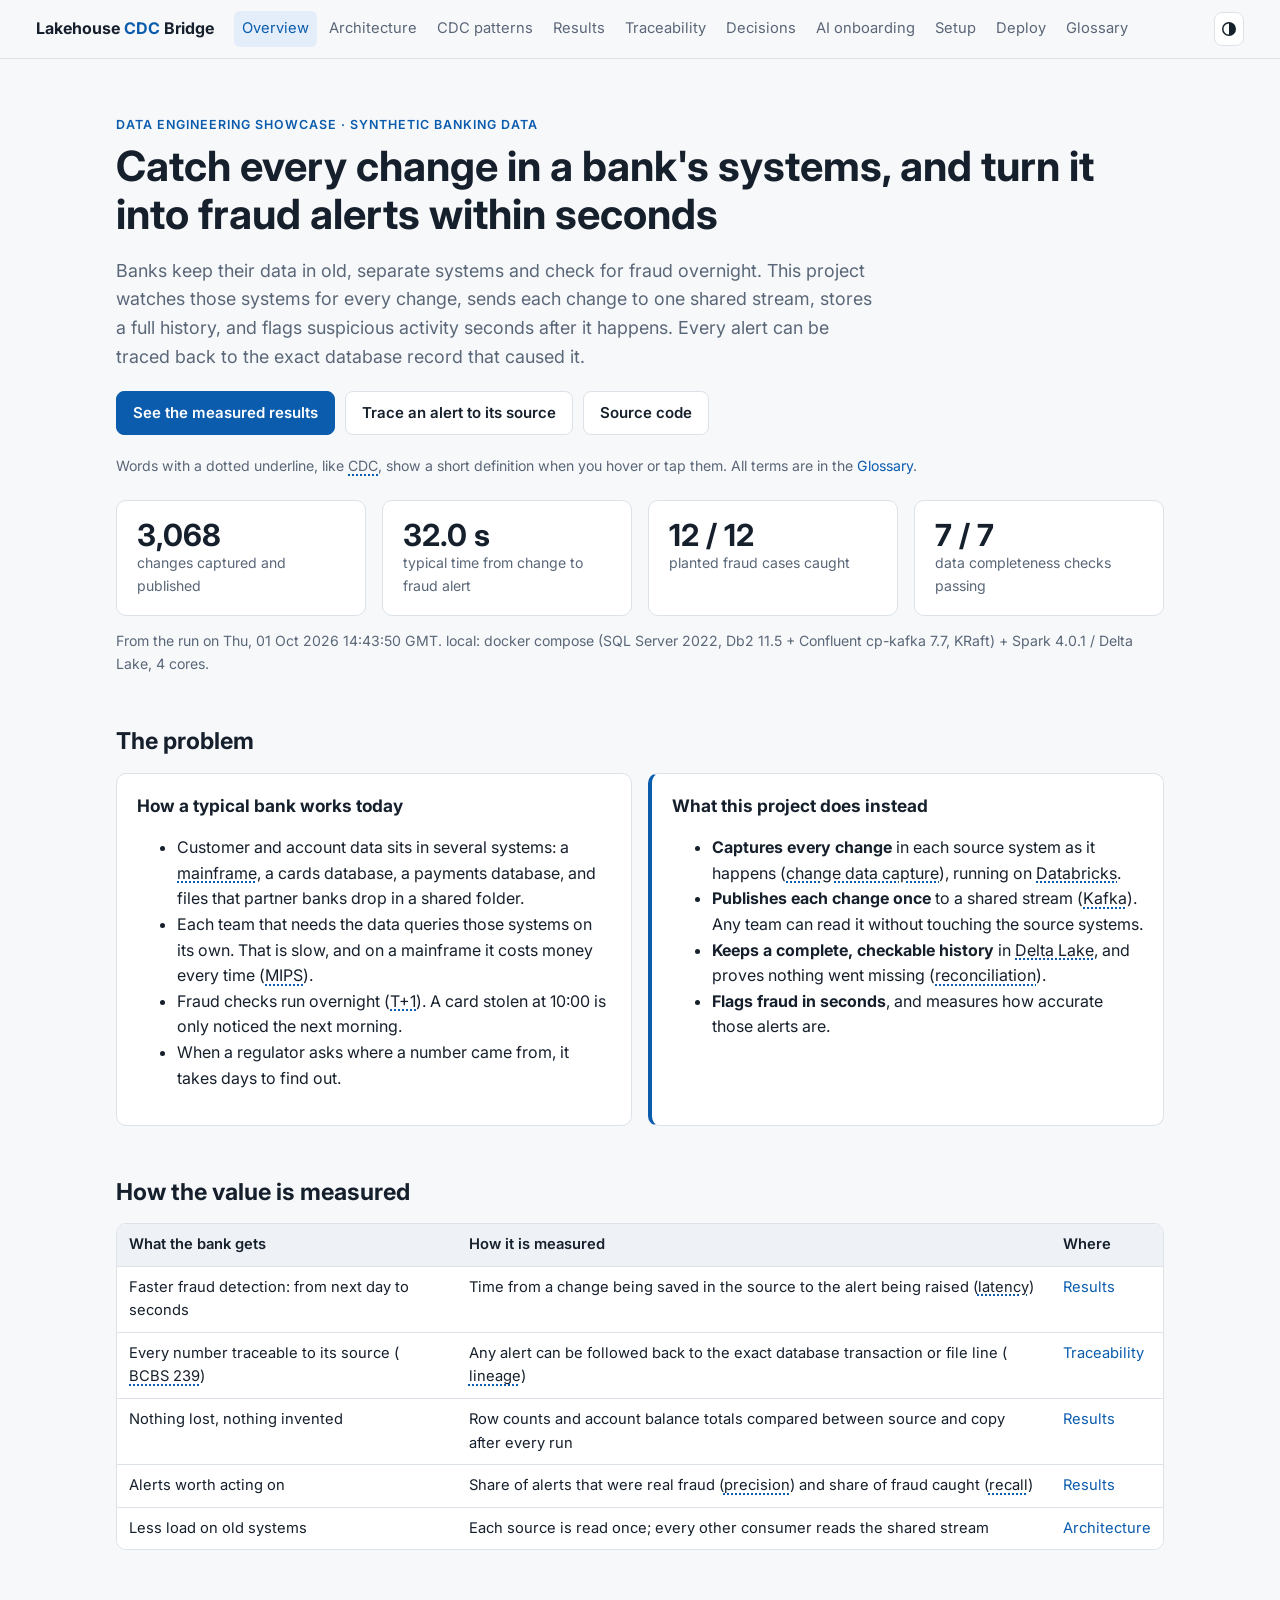
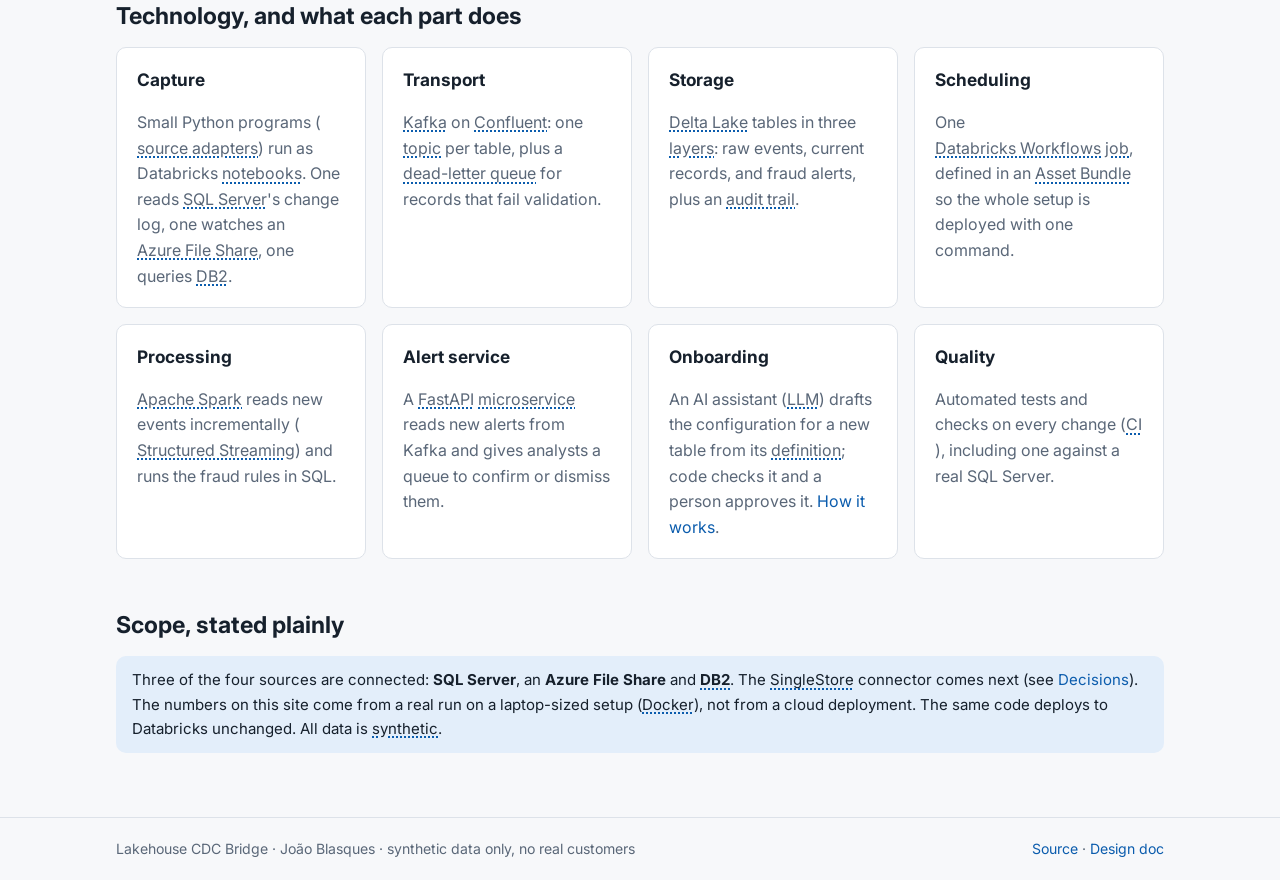
==== commit 144e37f9: "docs: AI onboarding assistant on site, README and design doc - new site page onboarding.html (proble" ====
--- a/site/index.html
+++ b/site/index.html
@@ -90,6 +90,7 @@
     <div class="card"><h3>Scheduling</h3><p class="muted">One <span data-term="workflows">Databricks Workflows job</span>, defined in an <span data-term="bundle">Asset Bundle</span> so the whole setup is deployed with one command.</p></div>
     <div class="card"><h3>Processing</h3><p class="muted"><span data-term="spark">Apache Spark</span> reads new events incrementally (<span data-term="streaming">Structured Streaming</span>) and runs the fraud rules in SQL.</p></div>
     <div class="card"><h3>Alert service</h3><p class="muted">A <span data-term="fastapi">FastAPI</span> <span data-term="microservice">microservice</span> reads new alerts from Kafka and gives analysts a queue to confirm or dismiss them.</p></div>
+    <div class="card"><h3>Onboarding</h3><p class="muted">An AI assistant (<span data-term="llm">LLM</span>) drafts the configuration for a new table from its <span data-term="ddl">definition</span>; code checks it and a person approves it. <a href="onboarding.html">How it works</a>.</p></div>
     <div class="card"><h3>Quality</h3><p class="muted">Automated tests and checks on every change (<span data-term="ci">CI</span>), including one against a real SQL Server.</p></div>
   </div>
 
